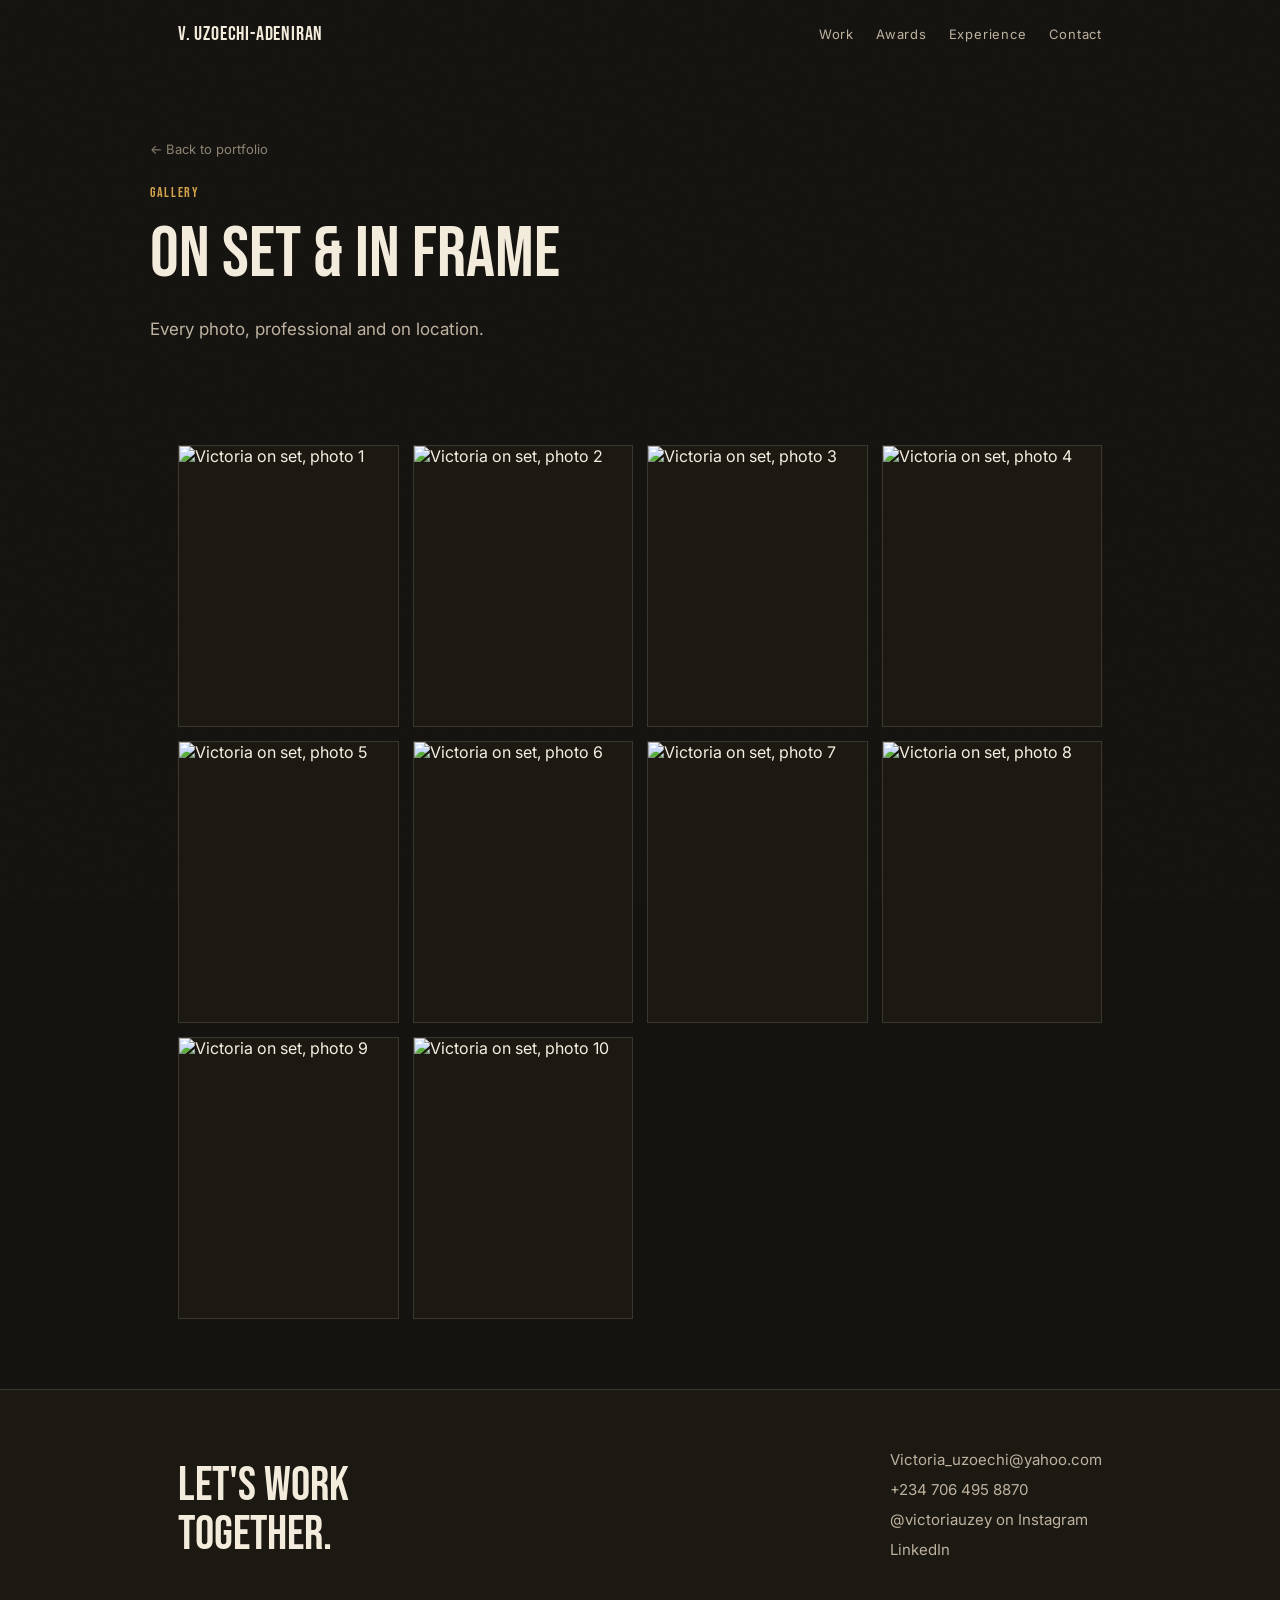
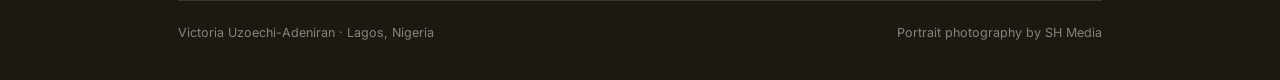
==== gallery.html @ f3139b6c "Add files via upload Updated with gallery page" ====
<!DOCTYPE html>
<html lang="en">
<head>
<meta charset="UTF-8">
<meta name="viewport" content="width=device-width, initial-scale=1, viewport-fit=cover">
<title>Gallery — Victoria Uzoechi-Adeniran</title>
<link rel="preconnect" href="https://fonts.googleapis.com">
<link rel="preconnect" href="https://fonts.gstatic.com" crossorigin>
<link href="https://fonts.googleapis.com/css2?family=Bebas+Neue&family=Inter:ital,wght@0,400;0,500;0,600;0,700;1,400&display=swap" rel="stylesheet">
<link rel="stylesheet" href="styles.css">
</head>
<body>
<div class="grain"></div>

<div class="topstrip">
  <div class="mark">V. UZOECHI-ADENIRAN</div>
  <nav>
    <a href="index.html#work">Work</a>
    <a href="index.html#awards">Awards</a>
    <a href="index.html#experience">Experience</a>
    <a href="index.html#contact">Contact</a>
  </nav>
</div>

<header class="wrap gallery-page-head">
  <a class="back" href="index.html">&larr; Back to portfolio</a>
  <p class="eyebrow">Gallery</p>
  <h1 style="font-family:var(--font-display); font-weight:400; font-size:clamp(40px,7vw,72px); margin:0 0 14px; color:var(--ink);">On set &amp; in frame</h1>
  <p class="lede" style="margin-bottom:20px;">Every photo, professional and on location.</p>
</header>

<section class="tight">
  <div class="wrap">
    <div class="gallery-grid full" id="full-gallery-grid"></div>
    <p class="gallery-empty" id="gallery-empty" style="display:none;">More photos coming soon.</p>
  </div>
</section>

<footer id="contact">
  <div class="foot-inner">
    <div class="foot-top">
      <h2>Let's work<br>together.</h2>
      <div class="foot-cta">
        <a href="mailto:Victoria_uzoechi@yahoo.com">Victoria_uzoechi@yahoo.com</a>
        <a href="tel:+2347064958870">+234 706 495 8870</a>
        <a href="https://www.instagram.com/victoriauzey" target="_blank" rel="noopener">@victoriauzey on Instagram</a>
        <a href="https://www.linkedin.com/in/victoria-uzoechi-5a5214102/" target="_blank" rel="noopener">LinkedIn</a>
      </div>
    </div>
    <div class="foot-bottom">
      <span>Victoria Uzoechi-Adeniran &middot; Lagos, Nigeria</span>
      <span>Portrait photography by SH Media</span>
    </div>
  </div>
</footer>

<div class="lightbox-overlay" id="lightbox">
  <button class="lightbox-close" id="lb-close" aria-label="Close">&#10005;</button>
  <button class="lightbox-nav lightbox-prev" id="lb-prev" aria-label="Previous photo">&#8592;</button>
  <img id="lb-img" src="" alt="Enlarged photo">
  <button class="lightbox-nav lightbox-next" id="lb-next" aria-label="Next photo">&#8594;</button>
  <div class="lightbox-count" id="lb-count"></div>
</div>

<script src="gallery-data.js"></script>
<script>
(function(){
  var images = window.GALLERY_IMAGES || [];
  var grid = document.getElementById('full-gallery-grid');
  var emptyMsg = document.getElementById('gallery-empty');

  if (!images.length) {
    emptyMsg.style.display = 'block';
    return;
  }

  images.forEach(function(src, idx){
    var fig = document.createElement('figure');
    var img = document.createElement('img');
    img.src = src;
    img.alt = 'Victoria on set, photo ' + (idx + 1);
    img.loading = 'lazy';
    img.addEventListener('click', function(){ openLightbox(idx); });
    fig.appendChild(img);
    grid.appendChild(fig);
  });

  var lightbox = document.getElementById('lightbox');
  var lbImg = document.getElementById('lb-img');
  var lbCount = document.getElementById('lb-count');
  var current = 0;

  function openLightbox(idx){
    current = idx;
    render();
    lightbox.classList.add('open');
  }
  function closeLightbox(){
    lightbox.classList.remove('open');
  }
  function render(){
    lbImg.src = images[current];
    lbCount.textContent = (current + 1) + ' / ' + images.length;
  }
  function next(){ current = (current + 1) % images.length; render(); }
  function prev(){ current = (current - 1 + images.length) % images.length; render(); }

  document.getElementById('lb-close').addEventListener('click', closeLightbox);
  document.getElementById('lb-next').addEventListener('click', next);
  document.getElementById('lb-prev').addEventListener('click', prev);
  lightbox.addEventListener('click', function(e){
    if (e.target === lightbox) closeLightbox();
  });
  document.addEventListener('keydown', function(e){
    if (!lightbox.classList.contains('open')) return;
    if (e.key === 'Escape') closeLightbox();
    if (e.key === 'ArrowRight') next();
    if (e.key === 'ArrowLeft') prev();
  });
})();
</script>
</body>
</html>
---- styles.css ----
:root{
    --bg:#15130F;
    --bg-alt:#1C1913;
    --bg-raise:#221E17;
    --ink:#F3ECDD;
    --ink-dim:#BDB2A0;
    --ink-faint:#8B8271;
    --gold:#D2A24C;
    --gold-soft:#8C7038;
    --rust:#A9472E;
    --hair:rgba(243,236,221,0.14);
    --hair-soft:rgba(243,236,221,0.07);
    --maxw:980px;
    --font-display:'Bebas Neue', 'Arial Narrow', sans-serif;
    --font-body:'Inter', -apple-system, BlinkMacSystemFont, sans-serif;
  }
  html{box-sizing:border-box; scroll-padding-top:env(safe-area-inset-top,0px);}
  *,*::before,*::after{box-sizing:inherit;}
  body{
    margin:0;
    background:var(--bg);
    color:var(--ink);
    font-family:var(--font-body);
    -webkit-font-smoothing:antialiased;
    padding-top:env(safe-area-inset-top,0px);
    padding-bottom:env(safe-area-inset-bottom,0px);
    overflow-x:hidden;
  }
  img{max-width:100%; display:block;}
  a{color:inherit;}

  .wrap{max-width:var(--maxw); margin:0 auto; padding:0 28px;}

  /* ---------- Film-grain texture (subtle, static) ---------- */
  .grain{
    position:fixed; inset:0; pointer-events:none; z-index:1; opacity:0.05; mix-blend-mode:overlay;
    background-image:url("data:image/svg+xml,%3Csvg xmlns='http://www.w3.org/2000/svg' width='120' height='120'%3E%3Cfilter id='n'%3E%3CfeTurbulence type='fractalNoise' baseFrequency='0.9' numOctaves='2' stitchTiles='stitch'/%3E%3C/filter%3E%3Crect width='100%25' height='100%25' filter='url(%23n)'/%3E%3C/svg%3E");
  }

  /* ---------- Nav / top strip ---------- */
  .topstrip{
    position:relative; z-index:5;
    display:flex; justify-content:space-between; align-items:center;
    padding:22px 28px; max-width:var(--maxw); margin:0 auto;
    font-size:13px; letter-spacing:0.06em; color:var(--ink-faint);
  }
  .topstrip .mark{font-family:var(--font-display); font-size:20px; letter-spacing:0.04em; color:var(--ink);}
  .topstrip nav{display:flex; gap:22px;}
  .topstrip nav a{text-decoration:none; color:var(--ink-dim); transition:color .2s ease;}
  .topstrip nav a:hover{color:var(--gold);}
  @media (max-width:640px){ .topstrip nav{display:none;} }

  /* ---------- Hero ---------- */
  .hero{
    position:relative; z-index:2;
    max-width:var(--maxw); margin:0 auto;
    padding:36px 28px 70px;
    display:grid; grid-template-columns:1.15fr 0.85fr; gap:56px; align-items:end;
  }
  .hero-text .eyebrow{
    font-family:var(--font-display); letter-spacing:0.14em; font-size:15px; color:var(--gold);
    margin:0 0 18px;
  }
  .hero-text h1{
    font-family:var(--font-display);
    font-weight:400;
    font-size:clamp(52px, 8.6vw, 96px);
    line-height:0.94;
    letter-spacing:0.005em;
    margin:0 0 22px;
    color:var(--ink);
  }
  .hero-text .role{
    font-size:19px; color:var(--ink-dim); max-width:46ch; line-height:1.5; margin:0 0 30px;
    font-weight:400;
  }
  .hero-links{display:flex; flex-wrap:wrap; gap:14px 22px; font-size:14px;}
  .hero-links a{
    text-decoration:none; color:var(--ink);
    border-bottom:1px solid var(--hair);
    padding-bottom:3px;
    transition:border-color .2s ease, color .2s ease;
  }
  .hero-links a:hover{color:var(--gold); border-color:var(--gold);}

  .hero-photo{position:relative;}
  .hero-photo .frame{
    position:relative;
    border:1px solid var(--hair);
    padding:10px;
    background:var(--bg-alt);
  }
  .hero-photo img{width:100%; height:auto; display:block; filter:saturate(0.94) contrast(1.03);}
  .hero-photo .cap{
    display:flex; justify-content:space-between; font-size:11px; letter-spacing:0.05em;
    color:var(--ink-faint); margin-top:10px; padding:0 2px;
  }

  @media (max-width:800px){
    .hero{grid-template-columns:1fr; gap:34px; padding-top:14px;}
    .hero-photo{max-width:320px; margin:0 auto;}
  }

  /* ---------- Stat strip ---------- */
  .stats{
    border-top:1px solid var(--hair); border-bottom:1px solid var(--hair);
    background:var(--bg-alt);
  }
  .stats-inner{
    max-width:var(--maxw); margin:0 auto; padding:34px 28px;
    display:grid; grid-template-columns:repeat(4,1fr); gap:24px;
  }
  .stat b{
    display:block; font-family:var(--font-display); font-weight:400;
    font-size:clamp(34px,5vw,46px); color:var(--gold); line-height:1;
  }
  .stat span{display:block; margin-top:8px; font-size:12.5px; color:var(--ink-dim); line-height:1.4; max-width:20ch;}
  @media (max-width:700px){ .stats-inner{grid-template-columns:repeat(2,1fr); row-gap:30px;} }

  /* ---------- Section shell ---------- */
  section{position:relative; z-index:2; padding:86px 0;}
  section.tight{padding:70px 0;}
  .section-head{margin-bottom:44px;}
  .section-head .tag{
    font-family:var(--font-display); font-size:14px; letter-spacing:0.12em; color:var(--gold);
    margin:0 0 10px;
  }
  .section-head h2{
    font-family:var(--font-display); font-weight:400; font-size:clamp(30px,4.4vw,44px);
    margin:0; color:var(--ink); line-height:1.02;
  }
  .lede{font-size:17px; line-height:1.75; color:var(--ink-dim); max-width:62ch;}
  .lede + .lede{margin-top:16px;}

  /* ---------- Filmography ---------- */
  .fg-groups{display:grid; grid-template-columns:1fr 1fr; gap:52px 60px;}
  @media (max-width:760px){ .fg-groups{grid-template-columns:1fr;} }
  .fg-group h3{
    font-size:12.5px; letter-spacing:0.1em; text-transform:uppercase; color:var(--ink-faint);
    margin:0 0 18px; font-weight:600; padding-bottom:12px; border-bottom:1px solid var(--hair);
  }
  .fg-item{
    display:flex; justify-content:space-between; gap:18px;
    padding:13px 0; border-bottom:1px solid var(--hair-soft);
  }
  .fg-item:last-child{border-bottom:none;}
  .fg-title{font-size:15.5px; color:var(--ink); line-height:1.4;}
  .fg-title .role{display:block; font-size:13px; color:var(--ink-faint); margin-top:2px;}
  .fg-title .rec{display:block; font-size:12px; color:var(--gold); margin-top:4px;}
  .fg-year{font-size:13px; color:var(--ink-faint); white-space:nowrap; padding-top:1px;}

  /* ---------- Timeline ---------- */
  .timeline{border-top:1px solid var(--hair);}
  .tl-item{
    display:grid; grid-template-columns:200px 1fr; gap:36px;
    padding:34px 0; border-bottom:1px solid var(--hair);
  }
  @media (max-width:720px){ .tl-item{grid-template-columns:1fr; gap:10px;} }
  .tl-when{font-size:13px; color:var(--ink-faint); letter-spacing:0.03em; padding-top:4px;}
  .tl-role{font-size:20px; color:var(--ink); margin:0 0 3px; font-weight:600;}
  .tl-org{font-size:14px; color:var(--gold); margin:0 0 16px;}
  .tl-item ul{margin:0; padding:0 0 0 18px; color:var(--ink-dim); font-size:15px; line-height:1.7;}
  .tl-item li{margin-bottom:6px;}
  .tl-item li:last-child{margin-bottom:0;}

  /* ---------- Expertise ---------- */
  .exp-cols{display:grid; grid-template-columns:1fr 1fr; gap:48px;}
  @media (max-width:700px){ .exp-cols{grid-template-columns:1fr; gap:36px;} }
  .exp-cols h3{
    font-size:12.5px; letter-spacing:0.1em; text-transform:uppercase; color:var(--ink-faint);
    margin:0 0 16px; font-weight:600;
  }
  .pills{display:flex; flex-wrap:wrap; gap:10px;}
  .pill{
    border:1px solid var(--hair); color:var(--ink-dim); font-size:13.5px;
    padding:8px 14px; background:var(--bg-alt);
  }

  /* ---------- Community ---------- */
  .comm-grid{display:grid; grid-template-columns:1fr 1fr; gap:44px;}
  @media (max-width:700px){ .comm-grid{grid-template-columns:1fr;} }
  .comm-card h3{font-size:19px; color:var(--ink); margin:0 0 2px; font-weight:600;}
  .comm-card .since{font-size:13px; color:var(--gold); margin:0 0 14px;}
  .comm-card ul{margin:0; padding:0 0 0 18px; color:var(--ink-dim); font-size:14.5px; line-height:1.7;}
  .comm-card li{margin-bottom:6px;}

  /* ---------- Education ---------- */
  .edu-row{display:flex; justify-content:space-between; gap:20px; padding:16px 0; border-bottom:1px solid var(--hair-soft);}
  .edu-row:first-child{border-top:1px solid var(--hair-soft);}
  .edu-row .what{font-size:15.5px; color:var(--ink);}
  .edu-row .where{font-size:13px; color:var(--ink-faint); margin-top:3px;}
  .edu-row .when{font-size:13px; color:var(--ink-faint); white-space:nowrap;}
  .training-list{margin-top:22px; font-size:14px; color:var(--ink-dim); line-height:1.9;}
  .training-list span{color:var(--ink-faint);}

  /* ---------- Gallery ---------- */
  .gallery-grid{
    display:grid; grid-template-columns:repeat(3, 1fr); gap:14px;
  }
  .gallery-grid figure{margin:0; border:1px solid var(--hair); background:var(--bg-alt); overflow:hidden;}
  .gallery-grid img{width:100%; height:280px; object-fit:cover; display:block; filter:saturate(0.94) contrast(1.03); transition:transform .4s ease;}
  .gallery-grid figure:hover img{transform:scale(1.04);}
  .gallery-grid figcaption{padding:10px 12px; font-size:12px; color:var(--ink-faint);}
  @media (max-width:760px){ .gallery-grid{grid-template-columns:repeat(2,1fr);} .gallery-grid img{height:200px;} }
  @media (max-width:460px){ .gallery-grid{grid-template-columns:1fr;} }

  /* ---------- Footer ---------- */
  footer{
    border-top:1px solid var(--hair); padding:60px 0 40px;
    background:var(--bg-alt);
  }
  .foot-inner{max-width:var(--maxw); margin:0 auto; padding:0 28px;}
  .foot-top{
    display:flex; justify-content:space-between; align-items:flex-end; gap:30px; flex-wrap:wrap;
    margin-bottom:40px;
  }
  .foot-top h2{
    font-family:var(--font-display); font-weight:400; font-size:clamp(30px,5vw,48px);
    margin:0; max-width:14ch; line-height:1.02;
  }
  .foot-cta{display:flex; flex-direction:column; gap:10px; font-size:15px;}
  .foot-cta a{text-decoration:none; color:var(--ink-dim); border-bottom:1px solid transparent; transition:color .2s ease, border-color .2s ease;}
  .foot-cta a:hover{color:var(--gold); border-color:var(--gold);}
  .foot-bottom{
    display:flex; justify-content:space-between; flex-wrap:wrap; gap:10px;
    font-size:12.5px; color:var(--ink-faint); border-top:1px solid var(--hair); padding-top:24px;
  }

  ::selection{background:var(--gold); color:#15130F;}
  a:focus-visible, button:focus-visible{outline:2px solid var(--gold); outline-offset:3px;}
  @media (prefers-reduced-motion:no-preference){
    .hero-text h1, .hero-photo{ animation:rise .7s ease both; }
    .hero-text .role, .hero-links{ animation:rise .7s ease both .12s; }
    .hero-photo{ animation-delay:.05s; }
    @keyframes rise{ from{opacity:0; transform:translateY(14px);} to{opacity:1; transform:translateY(0);} }
  }


  /* ---------- Gallery CTA ---------- */
  .tag, .eyebrow{
    font-family:var(--font-display); font-size:14px; letter-spacing:0.12em; color:var(--gold);
    margin:0 0 10px;
  }
  .gallery-cta{
    display:inline-block; margin-top:26px; font-size:14px; color:var(--gold);
    text-decoration:none; border-bottom:1px solid var(--gold); padding-bottom:3px;
    transition:color .2s ease, border-color .2s ease;
  }
  .gallery-cta:hover{color:var(--ink); border-color:var(--ink);}

  /* ---------- Full gallery page ---------- */
  .gallery-page-head{padding:70px 0 10px;}
  .gallery-page-head .back{
    display:inline-block; font-size:13px; color:var(--ink-faint); text-decoration:none;
    margin-bottom:26px; border-bottom:1px solid transparent; transition:color .2s ease, border-color .2s ease;
  }
  .gallery-page-head .back:hover{color:var(--gold); border-color:var(--gold);}
  .gallery-grid.full{grid-template-columns:repeat(4, 1fr);}
  .gallery-grid figure{cursor:pointer;}
  @media (max-width:900px){ .gallery-grid.full{grid-template-columns:repeat(3, 1fr);} }
  @media (max-width:640px){ .gallery-grid.full{grid-template-columns:repeat(2, 1fr);} }
  .gallery-empty{color:var(--ink-faint); font-size:14px;}

  /* ---------- Lightbox ---------- */
  .lightbox-overlay{
    position:fixed; inset:0; background:rgba(10,9,7,0.94); z-index:50;
    display:none; align-items:center; justify-content:center; padding:24px;
  }
  .lightbox-overlay.open{display:flex;}
  .lightbox-overlay img{
    max-width:90vw; max-height:80vh; border:1px solid var(--hair); background:var(--bg-alt);
  }
  .lightbox-close, .lightbox-nav{
    position:fixed; background:none; border:1px solid var(--hair); color:var(--ink);
    font-family:var(--font-body); font-size:20px; line-height:1; cursor:pointer;
    padding:10px 15px; transition:border-color .2s ease, color .2s ease;
  }
  .lightbox-close:hover, .lightbox-nav:hover{border-color:var(--gold); color:var(--gold);}
  .lightbox-close{top:24px; right:24px;}
  .lightbox-prev{left:24px; top:50%; transform:translateY(-50%);}
  .lightbox-next{right:24px; top:50%; transform:translateY(-50%);}
  .lightbox-count{
    position:fixed; bottom:24px; left:50%; transform:translateX(-50%);
    font-size:12.5px; color:var(--ink-faint); letter-spacing:0.04em;
  }
  @media (max-width:640px){
    .lightbox-prev,.lightbox-next{padding:8px 12px; font-size:16px;}
    .lightbox-close{padding:8px 12px;}
  }
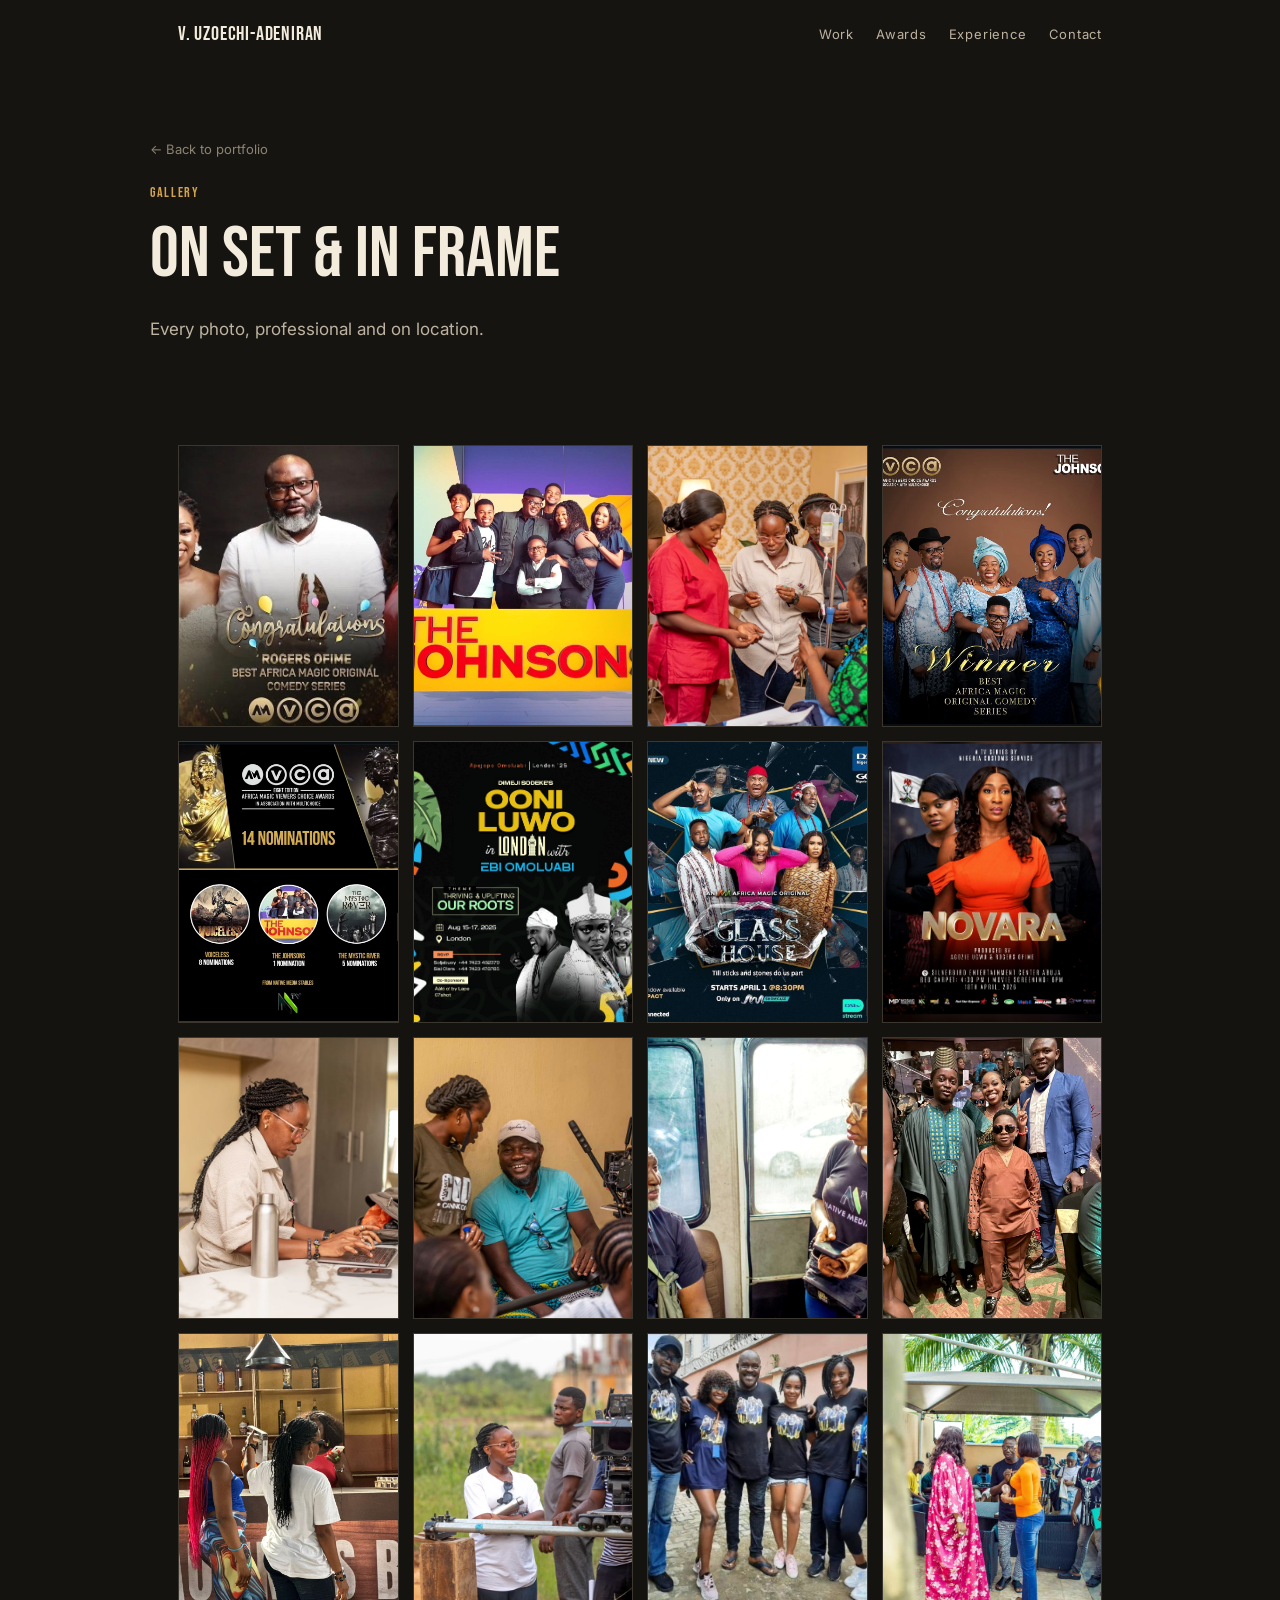
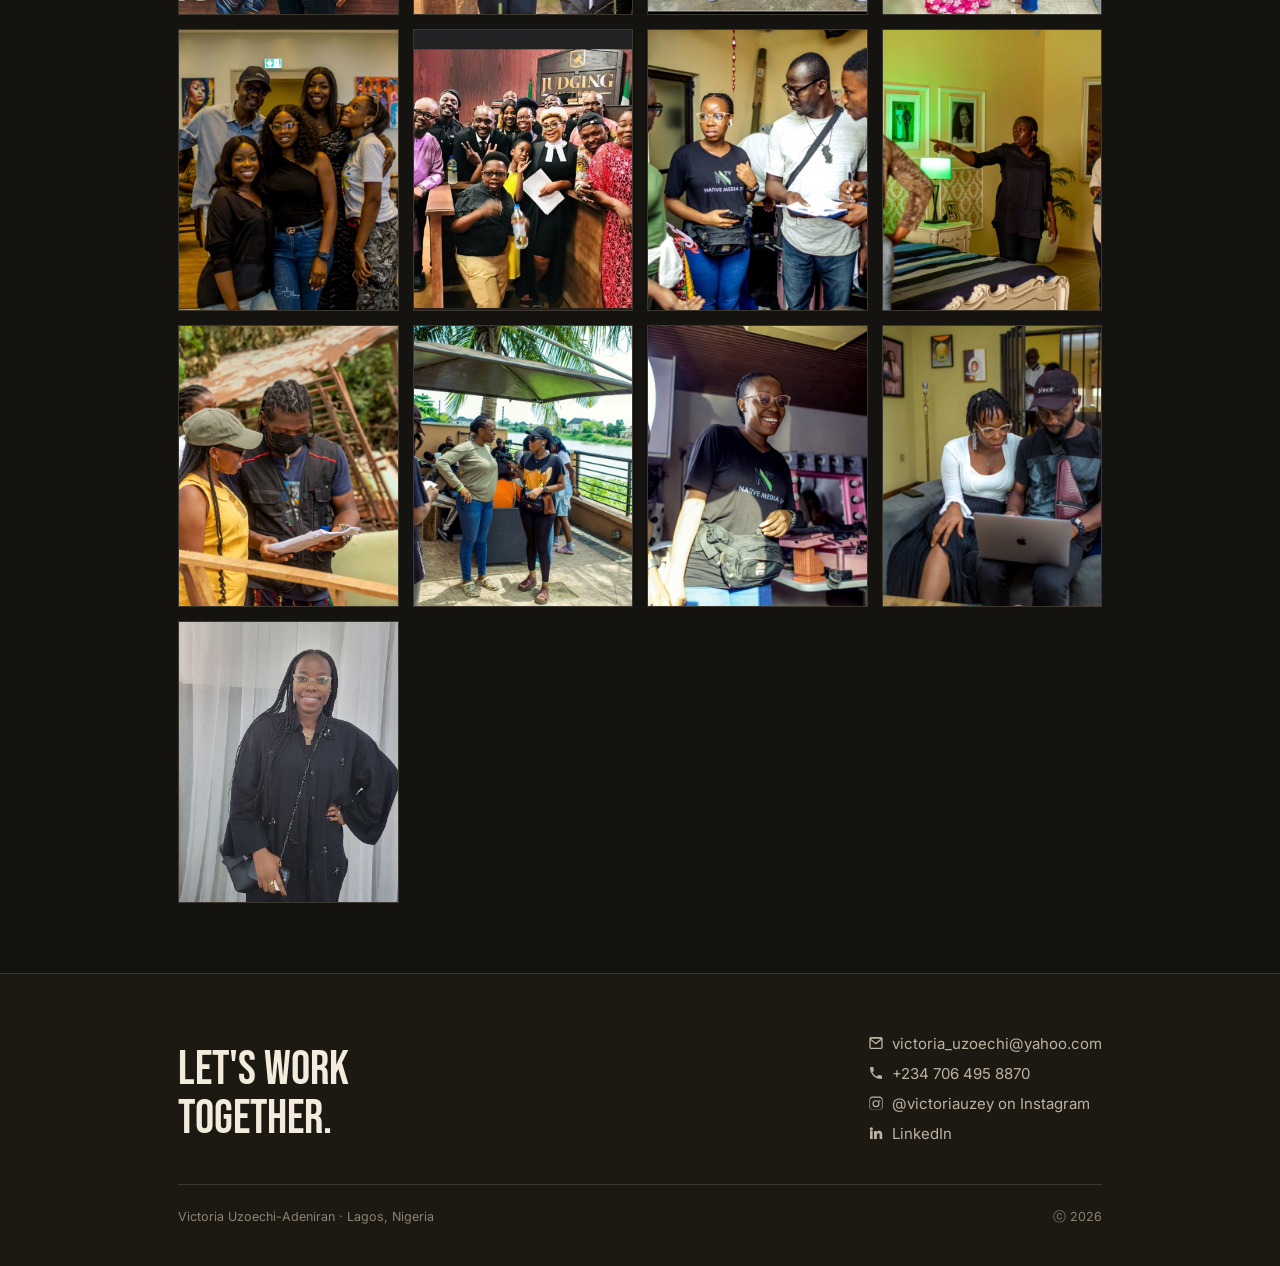
==== commit 8520f525: "Update gallery.html" ====
--- a/gallery.html
+++ b/gallery.html
@@ -41,15 +41,27 @@
     <div class="foot-top">
       <h2>Let's work<br>together.</h2>
       <div class="foot-cta">
-        <a href="mailto:Victoria_uzoechi@yahoo.com">Victoria_uzoechi@yahoo.com</a>
-        <a href="tel:+2347064958870">+234 706 495 8870</a>
-        <a href="https://www.instagram.com/victoriauzey" target="_blank" rel="noopener">@victoriauzey on Instagram</a>
-        <a href="https://www.linkedin.com/in/victoria-uzoechi-5a5214102/" target="_blank" rel="noopener">LinkedIn</a>
-      </div>
+        <a href="mailto:Victoria_uzoechi@yahoo.com">
+          <svg viewBox="0 0 24 24"><path d="M2 5.5A2.5 2.5 0 0 1 4.5 3h15A2.5 2.5 0 0 1 22 5.5v13a2.5 2.5 0 0 1-2.5 2.5h-15A2.5 2.5 0 0 1 2 18.5v-13zm2.2.3 7.4 6 7.2-6H4.2zM20 7.4l-7.6 6.3a1 1 0 0 1-1.3 0L4 7.5V18.5c0 .3.2.5.5.5h15c.3 0 .5-.2.5-.5V7.4z"/></svg>
+          victoria_uzoechi@yahoo.com
+        </a>
+        <a href="tel:+2347064958870">
+          <svg viewBox="0 0 24 24"><path d="M6.6 10.8c1.4 2.8 3.8 5.2 6.6 6.6l2.2-2.2c.3-.3.7-.4 1-.2 1.1.4 2.3.6 3.6.6.6 0 1 .4 1 1V20c0 .6-.4 1-1 1C10.6 21 3 13.4 3 4c0-.6.4-1 1-1h3.2c.6 0 1 .4 1 1 0 1.3.2 2.5.6 3.6.1.4 0 .8-.2 1L6.6 10.8z"/></svg>
+          +234 706 495 8870
+        </a>
+        <a href="https://www.instagram.com/victoriauzey" target="_blank" rel="noopener">
+          <svg viewBox="0 0 24 24"><path d="M12 2.2c3.2 0 3.6 0 4.9.1 1.2.1 1.9.3 2.3.4.6.2 1 .5 1.4.9.4.4.7.8.9 1.4.2.4.3 1.1.4 2.3.1 1.3.1 1.7.1 4.9s0 3.6-.1 4.9c-.1 1.2-.3 1.9-.4 2.3-.2.6-.5 1-.9 1.4-.4.4-.8.7-1.4.9-.4.2-1.1.3-2.3.4-1.3.1-1.7.1-4.9.1s-3.6 0-4.9-.1c-1.2-.1-1.9-.3-2.3-.4-.6-.2-1-.5-1.4-.9-.4-.4-.7-.8-.9-1.4-.2-.4-.3-1.1-.4-2.3C2.2 15.6 2.2 15.2 2.2 12s0-3.6.1-4.9c.1-1.2.3-1.9.4-2.3.2-.6.5-1 .9-1.4.4-.4.8-.7 1.4-.9.4-.2 1.1-.3 2.3-.4C8.4 2.2 8.8 2.2 12 2.2zm0 1.8c-3.1 0-3.5 0-4.7.1-1 .1-1.6.2-1.9.4-.5.2-.8.4-1.1.7-.3.3-.5.6-.7 1.1-.1.3-.3.9-.4 1.9-.1 1.2-.1 1.6-.1 4.7s0 3.5.1 4.7c.1 1 .2 1.6.4 1.9.2.5.4.8.7 1.1.3.3.6.5 1.1.7.3.1.9.3 1.9.4 1.2.1 1.6.1 4.7.1s3.5 0 4.7-.1c1-.1 1.6-.2 1.9-.4.5-.2.8-.4 1.1-.7.3-.3.5-.6.7-1.1.1-.3.3-.9.4-1.9.1-1.2.1-1.6.1-4.7s0-3.5-.1-4.7c-.1-1-.2-1.6-.4-1.9-.2-.5-.4-.8-.7-1.1-.3-.3-.6-.5-1.1-.7-.3-.1-.9-.3-1.9-.4-1.2-.1-1.6-.1-4.7-.1zm0 3.7a5.3 5.3 0 1 1 0 10.6 5.3 5.3 0 0 1 0-10.6zm0 1.8a3.5 3.5 0 1 0 0 7 3.5 3.5 0 0 0 0-7zm5.5-2a1.2 1.2 0 1 1 0 2.4 1.2 1.2 0 0 1 0-2.4z"/></svg>
+          @victoriauzey on Instagram
+        </a>
+        <a href="https://www.linkedin.com/in/victoria-uzoechi-5a5214102/" target="_blank" rel="noopener">
+          <svg viewBox="0 0 24 24"><path d="M4.98 3.5a2.5 2.5 0 1 1 0 5 2.5 2.5 0 0 1 0-5zM3 9h4v12H3zM9 9h3.8v1.7h.05c.53-1 1.83-2 3.76-2 4 0 4.75 2.6 4.75 6v6.3h-4v-5.6c0-1.34-.02-3.07-1.87-3.07-1.87 0-2.16 1.46-2.16 2.97V21H9z"/></svg>
+          LinkedIn
+        </a>
+    </div>
     </div>
     <div class="foot-bottom">
       <span>Victoria Uzoechi-Adeniran &middot; Lagos, Nigeria</span>
-      <span>Portrait photography by SH Media</span>
+      <span>ⓒ 2026</span>
     </div>
   </div>
 </footer>
--- a/styles.css
+++ b/styles.css
@@ -287,3 +287,15 @@
     .lightbox-prev,.lightbox-next{padding:8px 12px; font-size:16px;}
     .lightbox-close{padding:8px 12px;}
   }
+
+  .hero-links a, .foot-cta a{
+    display:inline-flex;
+    align-items:center;
+    gap:8px;
+  }
+  .hero-links svg, .foot-cta svg{
+    width:16px;
+    height:16px;
+    fill:currentColor;
+    flex-shrink:0;
+  }
